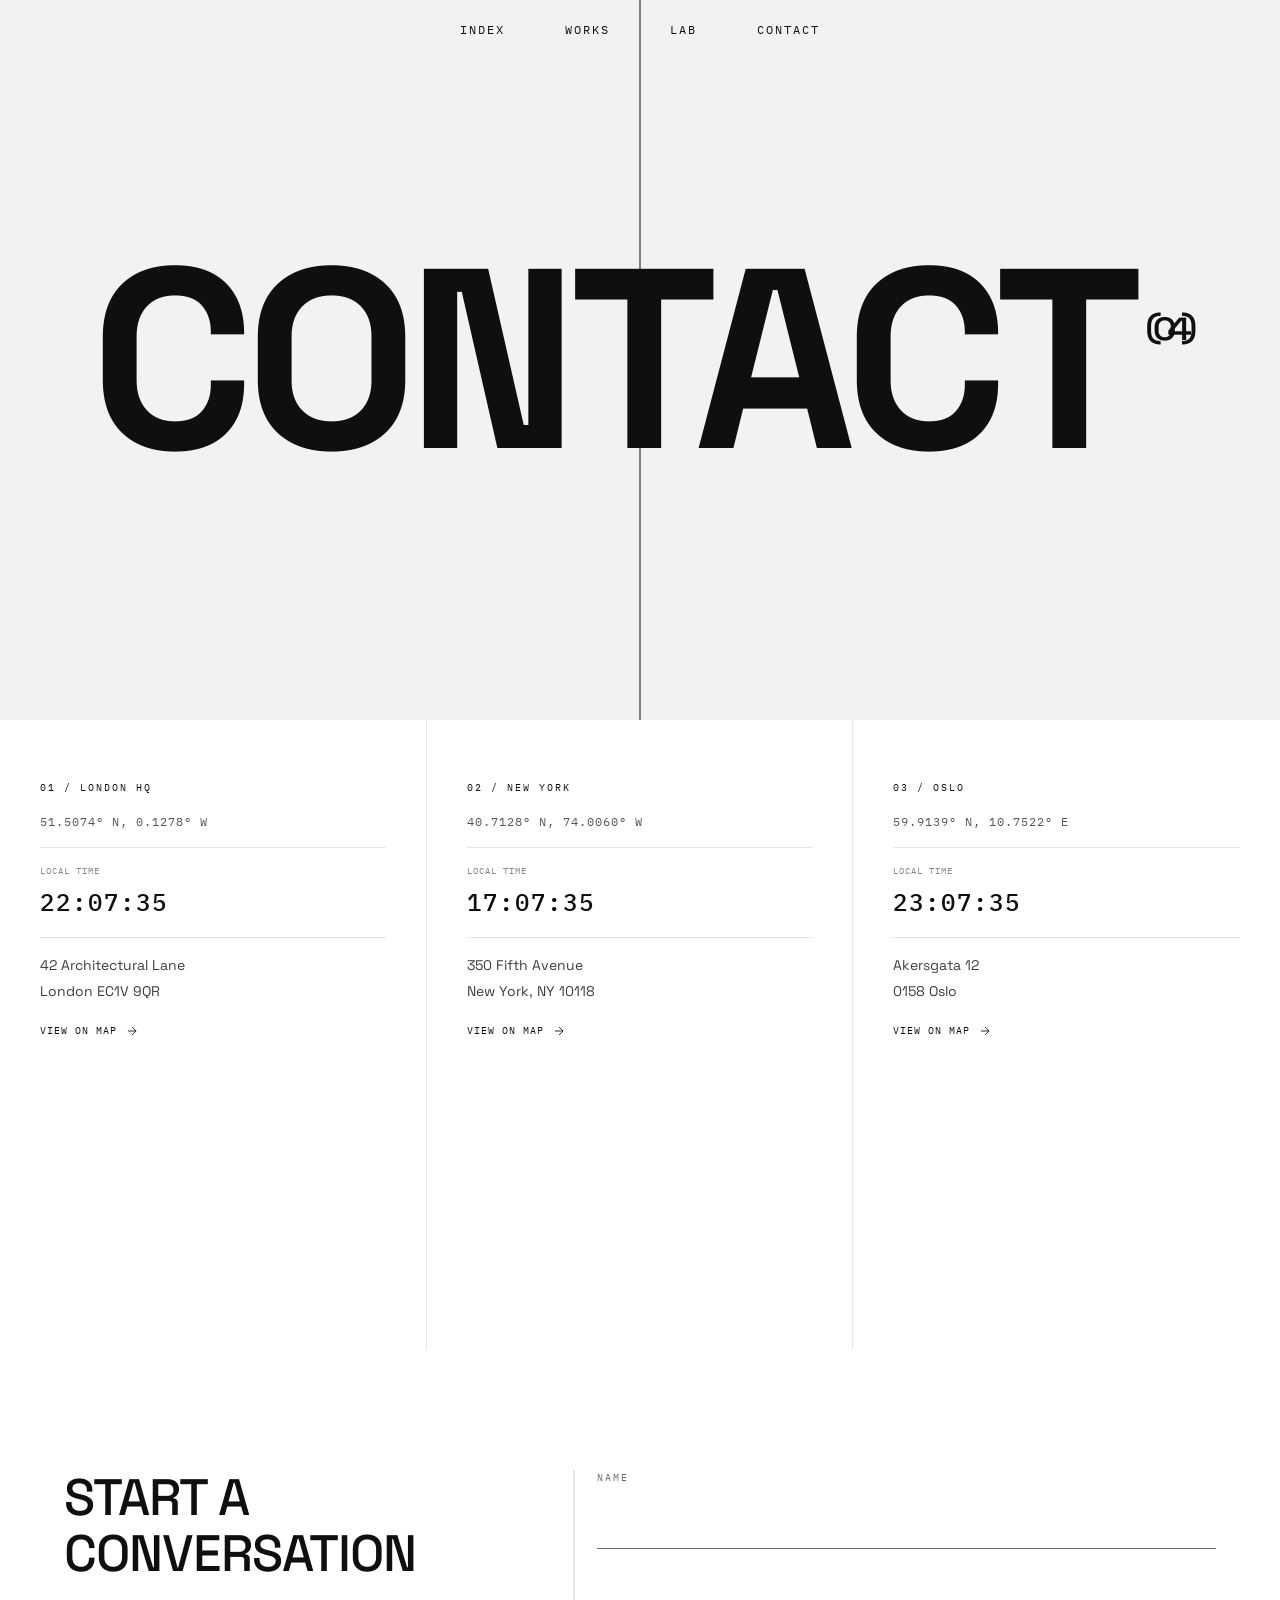
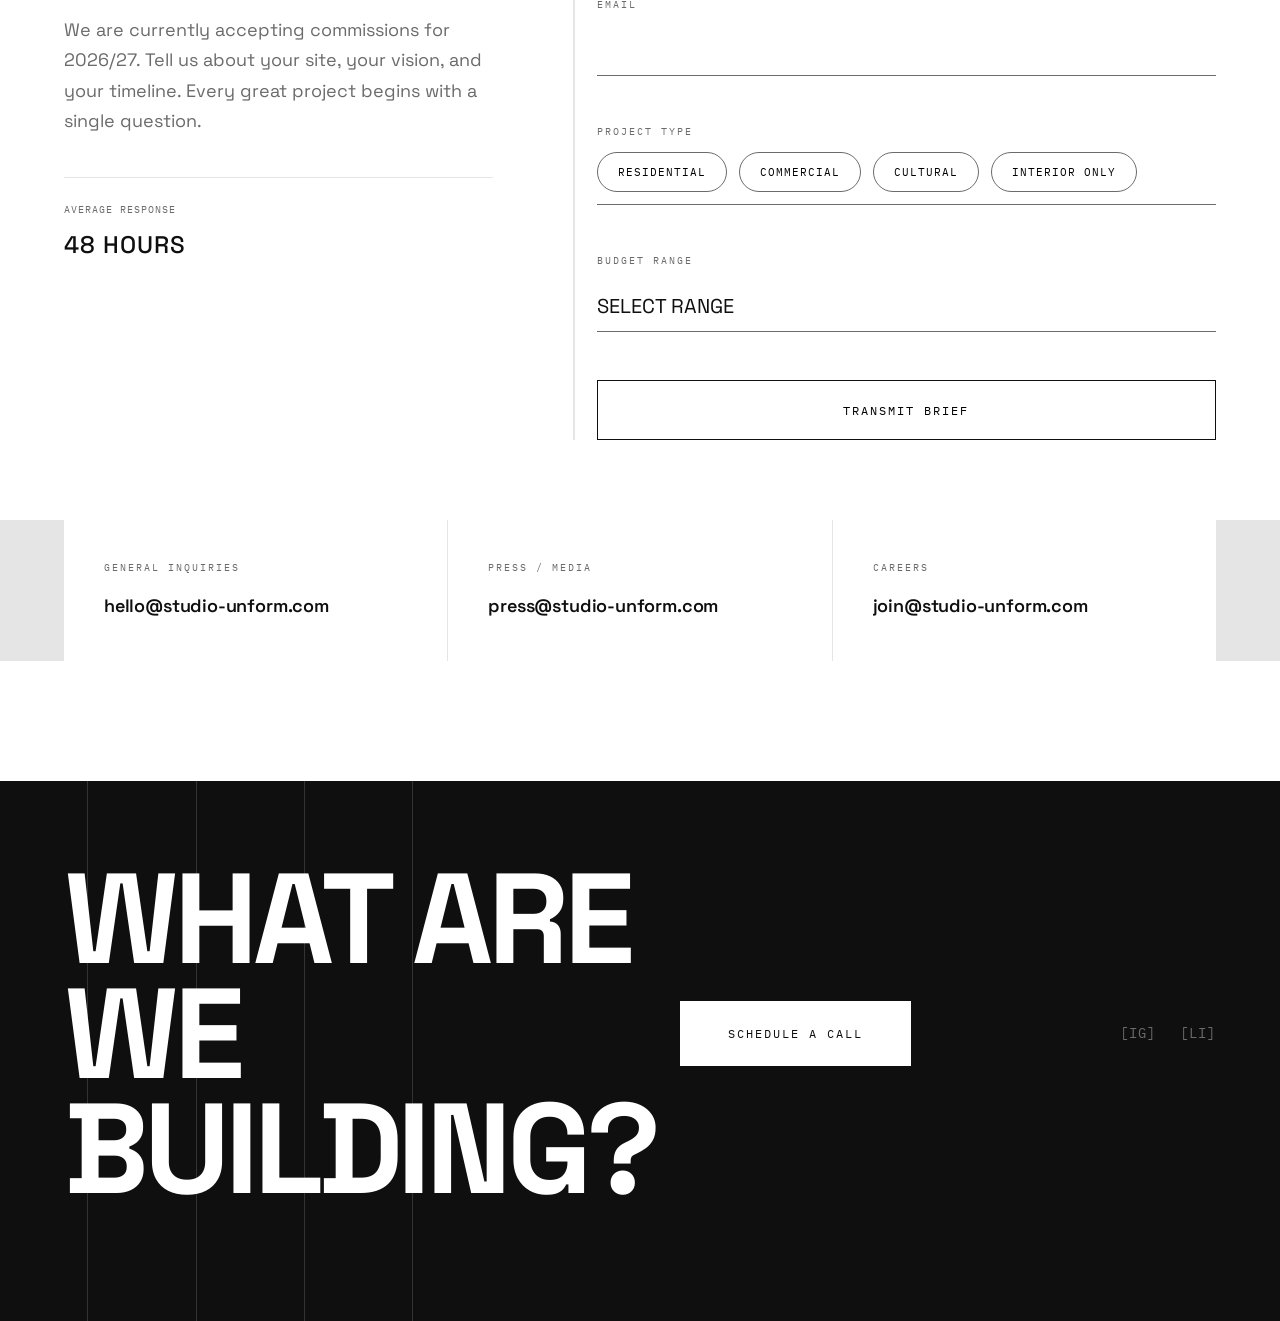
==== contact.html @ 7a6ab7d3 "`Refactored animations in js/animations.js and updated projects.js to use GSAP animations`" ====
<!DOCTYPE html>
<html lang="en">
  <head>
    <meta charset="UTF-8" />
    <meta name="viewport" content="width=device-width, initial-scale=1.0" />
    <title>CONTACT | UNFORM</title>
    <link rel="stylesheet" href="styles/styles.css" />
    <link rel="stylesheet" href="styles/contact.css" />
    <link rel="preconnect" href="https://fonts.googleapis.com" />
    <link rel="preconnect" href="https://fonts.gstatic.com" crossorigin />
    <link
      href="https://fonts.googleapis.com/css2?family=IBM+Plex+Mono:wght@400;500&family=Space+Grotesk:wght@300;400;500;600;700&display=swap"
      rel="stylesheet"
    />
    <style>
      :root {
        --font-headline: "Space Grotesk", -apple-system, BlinkMacSystemFont,
          sans-serif;
        --font-functional: "IBM Plex Mono", "Courier New", monospace;
        --color-galvanized: #f2f2f2;
        --color-ink: #0f0f0f;
        --color-white: #ffffff;
        --color-grey-light: #e5e5e5;
        --color-grey-medium: #6b6b6b;
        --color-grey-dark: #333333;
        --ease-luxury: cubic-bezier(0.76, 0, 0.24, 1);
        --ease-spring: cubic-bezier(0.34, 1.56, 0.64, 1);
      }
    </style>
  </head>
  <body>
    <!-- Cursor Crosshair -->
    <div class="crosshair crosshair-h"></div>
    <div class="crosshair crosshair-v"></div>

    <!-- Navigation -->
    <nav class="top-nav">
      <a href="index.html" class="nav-item">INDEX</a>
      <a href="projects.html" class="nav-item">WORKS</a>
      <a href="methodology.html" class="nav-item">LAB</a>
      <a href="#contact" class="nav-item active">CONTACT</a>
    </nav>

    <!-- Section 1: Monolith Header -->
    <section class="monolith-header" id="hero">
      <div class="vertical-divider"></div>
      <div class="monolith-content">
        <h1 class="monolith-title">
          CONTACT<span class="monolith-sup">⁽⁰⁴⁾</span>
        </h1>
      </div>
    </section>

    <!-- Section 2: Studio Network -->
    <section class="studio-network" id="network">
      <div class="studio-grid">
        <!-- London HQ -->
        <div class="studio-col" data-city="london">
          <div class="studio-backdrop">
            <img
              src="https://images.unsplash.com/photo-1513635269975-59663e0ac1ad?w=800&q=60"
              alt="London Studio"
              class="studio-image"
            />
          </div>
          <div class="studio-info">
            <span class="studio-label">01 / LONDON HQ</span>
            <div class="studio-coords">51.5074° N, 0.1278° W</div>
            <div class="studio-clock">
              <span class="clock-label">LOCAL TIME</span>
              <span class="clock-value" id="clock-london">--:--:--</span>
            </div>
            <div class="studio-address">
              <p>42 Architectural Lane</p>
              <p>London EC1V 9QR</p>
              <a href="#" class="map-link">
                <span>VIEW ON MAP</span>
                <svg
                  class="arrow-icon"
                  viewBox="0 0 24 24"
                  fill="none"
                  stroke="currentColor"
                  stroke-width="1.5"
                >
                  <line x1="5" y1="12" x2="19" y2="12"></line>
                  <polyline points="12 5 19 12 12 19"></polyline>
                </svg>
              </a>
            </div>
          </div>
        </div>

        <!-- New York -->
        <div class="studio-col" data-city="newyork">
          <div class="studio-backdrop">
            <img
              src="https://images.unsplash.com/photo-1496442226666-8d4d0e62e6e9?w=800&q=60"
              alt="New York Studio"
              class="studio-image"
            />
          </div>
          <div class="studio-info">
            <span class="studio-label">02 / NEW YORK</span>
            <div class="studio-coords">40.7128° N, 74.0060° W</div>
            <div class="studio-clock">
              <span class="clock-label">LOCAL TIME</span>
              <span class="clock-value" id="clock-newyork">--:--:--</span>
            </div>
            <div class="studio-address">
              <p>350 Fifth Avenue</p>
              <p>New York, NY 10118</p>
              <a href="#" class="map-link">
                <span>VIEW ON MAP</span>
                <svg
                  class="arrow-icon"
                  viewBox="0 0 24 24"
                  fill="none"
                  stroke="currentColor"
                  stroke-width="1.5"
                >
                  <line x1="5" y1="12" x2="19" y2="12"></line>
                  <polyline points="12 5 19 12 12 19"></polyline>
                </svg>
              </a>
            </div>
          </div>
        </div>

        <!-- Oslo -->
        <div class="studio-col" data-city="oslo">
          <div class="studio-backdrop">
            <img
              src="https://images.unsplash.com/photo-1507272931001-fc06c17e4f43?w=800&q=60"
              alt="Oslo Studio"
              class="studio-image"
            />
          </div>
          <div class="studio-info">
            <span class="studio-label">03 / OSLO</span>
            <div class="studio-coords">59.9139° N, 10.7522° E</div>
            <div class="studio-clock">
              <span class="clock-label">LOCAL TIME</span>
              <span class="clock-value" id="clock-oslo">--:--:--</span>
            </div>
            <div class="studio-address">
              <p>Akersgata 12</p>
              <p>0158 Oslo</p>
              <a href="#" class="map-link">
                <span>VIEW ON MAP</span>
                <svg
                  class="arrow-icon"
                  viewBox="0 0 24 24"
                  fill="none"
                  stroke="currentColor"
                  stroke-width="1.5"
                >
                  <line x1="5" y1="12" x2="19" y2="12"></line>
                  <polyline points="12 5 19 12 12 19"></polyline>
                </svg>
              </a>
            </div>
          </div>
        </div>
      </div>
    </section>

    <!-- Section 3: Project Inquiry Form -->
    <section class="project-inquiry" id="inquiry">
      <div class="inquiry-grid">
        <!-- Left: Editorial -->
        <div class="inquiry-editorial">
          <h2 class="editorial-title">START A CONVERSATION</h2>
          <p class="editorial-text">
            We are currently accepting commissions for 2026/27. Tell us about
            your site, your vision, and your timeline. Every great project
            begins with a single question.
          </p>
          <div class="editorial-meta">
            <span>AVERAGE RESPONSE</span>
            <span class="meta-value">48 HOURS</span>
          </div>
        </div>

        <!-- Right: Form -->
        <div class="inquiry-form-wrap">
          <div class="form-progress-line">
            <div class="form-progress-fill" id="formProgress"></div>
          </div>

          <form class="inquiry-form" id="contactForm">
            <div class="form-field">
              <label class="field-label" for="name">NAME</label>
              <input
                type="text"
                id="name"
                name="name"
                class="field-input"
                required
              />
              <div class="field-line"></div>
            </div>

            <div class="form-field">
              <label class="field-label" for="email">EMAIL</label>
              <input
                type="email"
                id="email"
                name="email"
                class="field-input"
                required
              />
              <div class="field-line"></div>
            </div>

            <div class="form-field">
              <label class="field-label">PROJECT TYPE</label>
              <div class="pill-tags">
                <button type="button" class="pill-tag" data-value="residential">
                  RESIDENTIAL
                </button>
                <button type="button" class="pill-tag" data-value="commercial">
                  COMMERCIAL
                </button>
                <button type="button" class="pill-tag" data-value="cultural">
                  CULTURAL
                </button>
                <button type="button" class="pill-tag" data-value="interior">
                  INTERIOR ONLY
                </button>
              </div>
              <input
                type="hidden"
                id="projectType"
                name="projectType"
                value=""
              />
              <div class="field-line"></div>
            </div>

            <div class="form-field">
              <label class="field-label" for="budget">BUDGET RANGE</label>
              <select id="budget" name="budget" class="field-select">
                <option value="">SELECT RANGE</option>
                <option value="500k-1m">£500K - £1M</option>
                <option value="1m-3m">£1M - £3M</option>
                <option value="3m-5m">£3M - £5M</option>
                <option value="5m+">£5M+</option>
              </select>
              <div class="field-line"></div>
            </div>

            <button type="submit" class="submit-btn">
              <span class="btn-text">TRANSMIT BRIEF</span>
              <div class="btn-loading">
                <svg class="floorplan-loader" viewBox="0 0 100 60">
                  <line class="draw-line" x1="10" y1="10" x2="10" y2="10" />
                  <line class="draw-line" x1="10" y1="10" x2="90" y2="10" />
                  <line class="draw-line" x1="90" y1="10" x2="90" y2="50" />
                  <line class="draw-line" x1="90" y1="50" x2="10" y2="50" />
                  <line class="draw-line" x1="10" y1="50" x2="10" y2="10" />
                  <line class="draw-line" x1="50" y1="10" x2="50" y2="50" />
                </svg>
              </div>
            </button>
          </form>
        </div>
      </div>

      <!-- Section 4: Direct Channels -->
      <div class="direct-channels">
        <div class="channel-item">
          <span class="channel-label">GENERAL INQUIRIES</span>
          <a
            href="mailto:hello@studio-unform.com"
            class="channel-link"
            data-email="hello@studio-unform.com"
          >
            <span class="channel-email">hello@studio-unform.com</span>
            <span class="channel-action">COPY TO CLIPBOARD</span>
          </a>
        </div>
        <div class="channel-item">
          <span class="channel-label">PRESS / MEDIA</span>
          <a
            href="mailto:press@studio-unform.com"
            class="channel-link"
            data-email="press@studio-unform.com"
          >
            <span class="channel-email">press@studio-unform.com</span>
            <span class="channel-action">COPY TO CLIPBOARD</span>
          </a>
        </div>
        <div class="channel-item">
          <span class="channel-label">CAREERS</span>
          <a
            href="mailto:join@studio-unform.com"
            class="channel-link"
            data-email="join@studio-unform.com"
          >
            <span class="channel-email">join@studio-unform.com</span>
            <span class="channel-action">COPY TO CLIPBOARD</span>
          </a>
        </div>
      </div>
    </section>

    <!-- Section 5: New Business Footer -->
    <footer class="new-business-footer" id="contact">
      <div class="footer-grid-lines">
        <div class="grid-line"></div>
        <div class="grid-line"></div>
        <div class="grid-line"></div>
        <div class="grid-line"></div>
        <div class="grid-line"></div>
      </div>
      <div class="footer-content">
        <div class="footer-question">
          <h2 class="question-text">WHAT ARE WE<br />BUILDING?</h2>
        </div>
        <div class="footer-action">
          <button class="schedule-btn" id="scheduleBtn">
            <span class="btn-label">SCHEDULE A CALL</span>
            <div class="btn-magnetic"></div>
          </button>
        </div>
        <div class="footer-social">
          <a href="#" class="social-abbr">[IG]</a>
          <a href="#" class="social-abbr">[LI]</a>
        </div>
      </div>
    </footer>

    <!-- Success Overlay -->
    <div class="success-overlay" id="successOverlay">
      <div class="success-content">
        <p class="success-text">
          Brief Received.<br />We will respond within 48 hours.
        </p>
      </div>
    </div>

    <script src="https://cdn.jsdelivr.net/npm/gsap@3.12.5/dist/gsap.min.js"></script>
    <script src="https://cdn.jsdelivr.net/npm/gsap@3.12.5/dist/ScrollTrigger.min.js"></script>
    <script src="https://cdn.jsdelivr.net/npm/lenis@1.1.18/dist/lenis.min.js"></script>
    <script src="js/scripts.js"></script>
    <script src="js/contact.js"></script>
  </body>
</html>
---- styles/styles.css ----
/* =====================================================
   AUTEX DNA - VISUAL DESIGN SYSTEM
   ===================================================== */

:root {
  /* LIGHT MODE (Default) */
  --color-galvanized: #f2f2f2;
  --color-ink: #0f0f0f;
  --color-white: #ffffff;
  --color-grey-light: #e5e5e5;
  --color-grey-medium: #6b6b6b;
  --color-grey-dark: #333333;

  /* Theme Variables */
  --bg-color: #f2f2f2;
  --text-color: #0f0f0f;
  --accent-line: rgba(0, 0, 0, 0.1);
  --image-filter: none;
  --blueprint-accent: rgba(0, 0, 0, 0.1);

  /* Blueprint Colors for Shadow Mode */
  --blueprint-cyan: #0041ff;
  --safety-orange: #ff4d00;
  --obsidian: #0a0a0a;
  --paper-white: #f9f9f7;

  --font-headline: "Space Grotesk", -apple-system, BlinkMacSystemFont,
    sans-serif;
  --font-functional: "IBM Plex Mono", "Courier New", monospace;

  --spacing-unit: 8px;
  --spacing-section: 180px;
  --spacing-container: 80px;

  --ease-luxury: cubic-bezier(0.76, 0, 0.24, 1);
  --ease-spring: cubic-bezier(0.34, 1.56, 0.64, 1);
  --ease-scan: cubic-bezier(0.19, 1, 0.22, 1);
}

/* SHADOW MODE (The Inversion) */
[data-theme="shadow"] {
  --color-galvanized: #0a0a0a;
  --color-ink: #f9f9f7;
  --color-white: #1a1a1a;
  --color-grey-light: #2a2a2a;
  --color-grey-medium: #888888;
  --color-grey-dark: #444444;

  --bg-color: #0a0a0a;
  --text-color: #f9f9f7;
  --accent-line: #0041ff;
  --image-filter: grayscale(100%) contrast(1.1);
  --blueprint-accent: #0041ff;
}

/* =====================================================
   AXIS TOGGLE - "The Axis Switch"
   ===================================================== */
.axis-toggle {
  position: fixed;
  bottom: 40px;
  right: 40px;
  z-index: 9999;
  display: flex;
  align-items: flex-end;
  gap: 16px;
  font-family: var(--font-functional);
  user-select: none;
}

.axis-toggle-track {
  position: relative;
  width: 1px;
  height: 80px;
  background-color: var(--color-grey-medium);
  opacity: 0.5;
  cursor: pointer;
}

.axis-toggle-light,
.axis-toggle-shadow {
  position: absolute;
  left: 8px;
  font-size: 9px;
  letter-spacing: 2px;
  color: var(--color-grey-medium);
  transition: color 0.3s ease;
  cursor: pointer;
}

.axis-toggle-light {
  top: -8px;
}

.axis-toggle-shadow {
  bottom: -8px;
}

.axis-toggle-track:hover .axis-toggle-light,
.axis-toggle-track:hover .axis-toggle-shadow {
  color: var(--color-ink);
}

[data-theme="shadow"] .axis-toggle-track:hover .axis-toggle-light,
[data-theme="shadow"] .axis-toggle-track:hover .axis-toggle-shadow {
  color: var(--blueprint-cyan);
}

.axis-toggle-knob {
  position: absolute;
  left: 50%;
  transform: translateX(-50%);
  width: 12px;
  height: 12px;
  border: 1px solid var(--color-ink);
  border-radius: 50%;
  background: transparent;
  cursor: grab;
  transition: border-color 0.3s ease, transform 0.3s var(--ease-scan);
}

.axis-toggle-knob:active {
  cursor: grabbing;
}

.axis-toggle-knob::after {
  content: '';
  position: absolute;
  top: 50%;
  left: 50%;
  transform: translate(-50%, -50%);
  width: 4px;
  height: 4px;
  border: 1px solid var(--color-ink);
  border-radius: 50%;
  transition: border-color 0.3s ease;
}

[data-theme="shadow"] .axis-toggle-knob {
  border-color: var(--blueprint-cyan);
}

[data-theme="shadow"] .axis-toggle-knob::after {
  border-color: var(--blueprint-cyan);
}

.axis-toggle-light.active {
  color: var(--color-ink);
}

.axis-toggle-shadow.active {
  color: var(--blueprint-cyan);
}

/* Z-Axis Coordinate Display */
.axis-toggle-coords {
  position: absolute;
  bottom: -24px;
  left: 50%;
  transform: translateX(-50%);
  font-size: 9px;
  letter-spacing: 1px;
  color: var(--color-grey-medium);
  white-space: nowrap;
}

/* =====================================================
   STRUCTURAL WIPE - Scan Line Animation
   ===================================================== */
.scan-line {
  position: fixed;
  top: 0;
  left: 0;
  width: 100%;
  height: 1px;
  background: var(--blueprint-cyan);
  box-shadow: 0 0 20px var(--blueprint-cyan), 0 0 40px var(--blueprint-cyan);
  z-index: 10000;
  pointer-events: none;
  opacity: 0;
  transform: scaleX(0);
  transform-origin: left;
}

.scan-line.active {
  animation: scanLineAnimation 1.2s var(--ease-scan) forwards;
}

@keyframes scanLineAnimation {
  0% {
    opacity: 1;
    transform: scaleX(0) translateX(0);
  }
  10% {
    opacity: 1;
    transform: scaleX(1) translateX(0);
  }
  90% {
    opacity: 1;
    transform: scaleX(1) translateX(0);
  }
  100% {
    opacity: 0;
    transform: scaleX(1) translateX(100%);
  }
}

/* =====================================================
   DARK MODE IMAGE FILTERS
   ===================================================== */
[data-theme="shadow"] .featured-image img,
[data-theme="shadow"] .project-image img,
[data-theme="shadow"] .archive-image img,
[data-theme="shadow"] .masonry-item img,
[data-theme="shadow"] .materiality-item img,
[data-theme="shadow"] .entry-thumb img,
[data-theme="shadow"] .item-media img {
  filter: var(--image-filter);
}

/* Blueprint Overlay - Visible in Shadow Mode */
[data-theme="shadow"] .blueprint-overlay {
  opacity: 0.1;
}

*,
*::before,
*::after {
  margin: 0;
  padding: 0;
  box-sizing: border-box;
}

html {
  font-size: 16px;
  scroll-behavior: smooth;
}

body {
  font-family: var(--font-headline);
  font-weight: 400;
  line-height: 1.6;
  color: var(--color-ink);
  background-color: var(--color-galvanized);
  overflow-x: hidden;
  -webkit-font-smoothing: antialiased;
}

img {
  max-width: 100%;
  height: auto;
  display: block;
}

a {
  text-decoration: none;
  color: inherit;
}

button {
  cursor: pointer;
  border: none;
  background: none;
  font-family: inherit;
}

/* Cursor Crosshair */
.crosshair {
  position: fixed;
  pointer-events: none;
  z-index: 9999;
  opacity: 0;
  transition: opacity 0.3s var(--ease-luxury);
}

body:hover .crosshair {
  opacity: 0.4;
}

.crosshair-h {
  top: 0;
  left: 0;
  width: 100%;
  height: 1px;
  background: linear-gradient(
    90deg,
    transparent 0%,
    var(--color-ink) 50%,
    transparent 100%
  );
  transform: translateY(var(--cursor-y, 50vh));
}

.crosshair-v {
  top: 0;
  left: 0;
  width: 1px;
  height: 100%;
  background: linear-gradient(
    180deg,
    transparent 0%,
    var(--color-ink) 50%,
    transparent 100%
  );
  transform: translateX(var(--cursor-x, 50vw));
}

/* Chapter Marker */
.chapter-marker {
  position: fixed;
  right: 40px;
  top: 50%;
  transform: translateY(-50%) rotate(90deg);
  z-index: 100;
}

.chapter-label {
  font-family: var(--font-functional);
  font-size: 11px;
  letter-spacing: 2px;
  color: var(--color-grey-medium);
  text-transform: uppercase;
}

#chapter-num {
  color: var(--color-ink);
}

/* Top Navigation */
.top-nav {
  position: fixed;
  top: 0;
  left: 0;
  right: 0;
  height: 60px;
  display: flex;
  align-items: center;
  justify-content: center;
  gap: 60px;
  z-index: 1000;
  background: transparent;
  mix-blend-mode: difference;
}

.nav-item {
  font-family: var(--font-functional);
  font-size: 12px;
  letter-spacing: 2px;
  color: var(--color-white);
  text-transform: uppercase;
  position: relative;
}

.nav-item::after {
  content: "";
  position: absolute;
  bottom: -4px;
  left: 0;
  width: 0;
  height: 1px;
  background: var(--color-white);
  transition: width 0.4s var(--ease-luxury);
}

.nav-item:hover::after {
  width: 100%;
}

/* Section 1: Hero Plate */
.hero-plate {
  position: relative;
  height: 100vh;
  min-height: 700px;
  background-color: var(--color-galvanized);
  overflow: hidden;
}

.hero-grid {
  display: grid;
  grid-template-columns: repeat(12, 1fr);
  height: 100%;
  padding: 0 5%;
}

.hero-headline-wrap {
  grid-column: 1 / 9;
  display: flex;
  align-items: center;
  padding-left: 8.33%;
}

.hero-headline {
  font-family: var(--font-headline);
  font-size: clamp(80px, 25vw, 400px);
  font-weight: 700;
  line-height: 0.8;
  letter-spacing: -0.05em;
  color: var(--color-ink);
  margin: 0;
  position: relative;
  z-index: 2;
}

.hero-video-wrap {
  grid-column: 9 / 13;
  display: flex;
  align-items: center;
  justify-content: flex-start;
  padding-right: 8.33%;
}

.hero-video {
  width: 100%;
  max-width: 280px;
  aspect-ratio: 9/16;
  overflow: hidden;
  border-radius: 4px;
  position: relative;
  z-index: 3;
}

.hero-video video {
  width: 100%;
  height: 100%;
  object-fit: cover;
}

.hero-superscript {
  position: absolute;
  top: 100px;
  left: 5%;
  font-family: var(--font-functional);
  font-size: 12px;
  letter-spacing: 1px;
  color: var(--color-grey-medium);
}

/* Section 2: Structural Index */
.structural-index {
  background-color: var(--color-white);
  padding: var(--spacing-section) 0;
}

.structural-grid {
  display: grid;
  grid-template-columns: repeat(3, 1fr);
}

.structural-col {
  position: relative;
  border-right: 1px solid var(--color-ink);
}

.structural-col:last-child {
  border-right: none;
}

.structural-trigger {
  display: flex;
  align-items: center;
  gap: 16px;
  padding: 40px;
  cursor: pointer;
  transition: background-color 0.4s var(--ease-luxury);
}

.structural-col:hover .structural-trigger {
  background-color: var(--color-galvanized);
}

.structural-num {
  font-family: var(--font-functional);
  font-size: 12px;
  color: var(--color-grey-medium);
}

.structural-label {
  font-family: var(--font-headline);
  font-size: clamp(24px, 3vw, 48px);
  font-weight: 500;
  letter-spacing: -0.02em;
}

.structural-sup {
  font-family: var(--font-headline);
  font-size: 14px;
  color: var(--color-grey-medium);
  margin-left: auto;
  padding-right: 16px;
}

.structural-plus {
  width: 32px;
  height: 32px;
  display: flex;
  align-items: center;
  justify-content: center;
  transition: transform 0.4s var(--ease-luxury);
}

.structural-plus svg {
  width: 16px;
  height: 16px;
  stroke: var(--color-ink);
}

.structural-col.active .structural-plus {
  transform: rotate(45deg);
}

.structural-col.active .structural-trigger {
  background-color: var(--color-white);
}

/* Film Strip */
.film-strip {
  position: absolute;
  top: 50%;
  left: 50%;
  transform: translate(-50%, -50%);
  width: 80%;
  height: 120px;
  opacity: 0;
  pointer-events: none;
  overflow: hidden;
  transition: opacity 0.4s var(--ease-luxury);
}

.structural-col.active .film-strip {
  opacity: 1;
}

.film-strip-track {
  display: flex;
  gap: 8px;
  animation: filmStrip 0.1s linear infinite;
}

.structural-col.active .film-strip-track {
  animation: filmStrip 6s linear forwards;
}

.film-strip-track img {
  width: 80px;
  height: 100%;
  object-fit: cover;
  flex-shrink: 0;
}

@keyframes filmStrip {
  0% {
    transform: translateX(0);
  }
  100% {
    transform: translateX(-50%);
  }
}

/* =====================================================
   SECTION 3: FEATURED PAIR - DYNAMIC FROM JSON
   ===================================================== */
.featured-pair {
  background-color: var(--color-white);
  padding: var(--spacing-section) 0;
}

.featured-grid {
  display: grid;
  grid-template-columns: 1fr 1fr;
  min-height: 90vh;
}

/* Project 1 - Left Side (Latest) - Full-bleed */
.featured-main {
  position: relative;
  display: flex;
  flex-direction: column;
  border-right: 1px solid var(--color-grey-light);
}

.featured-main .featured-image {
  position: absolute;
  inset: 0;
  overflow: hidden;
}

.featured-main .featured-image img {
  width: 100%;
  height: 100%;
  object-fit: cover;
  transition: transform 0.8s var(--ease-luxury);
}

.featured-main:hover .featured-image img {
  transform: scale(1.05);
}

.featured-main .featured-info {
  position: absolute;
  bottom: 0;
  left: 0;
  right: 0;
  padding: 40px;
  background: linear-gradient(to top, rgba(0, 0, 0, 0.8), transparent);
  color: var(--color-white);
}

/* Project 2 - Right Side (Second Latest) - Floating Center */
.featured-secondary {
  position: relative;
  display: flex;
  flex-direction: column;
  justify-content: center;
  align-items: center;
  padding: 80px;
}

.featured-secondary .featured-image {
  width: 100%;
  max-width: 500px;
  aspect-ratio: 4/5;
  overflow: hidden;
  box-shadow: 0 40px 80px rgba(0, 0, 0, 0.15);
}

.featured-secondary .featured-image img {
  width: 100%;
  height: 100%;
  object-fit: cover;
  transition: transform 0.8s var(--ease-luxury);
}

.featured-secondary:hover .featured-image img {
  transform: scale(1.05);
}

.featured-secondary .featured-info {
  margin-top: 32px;
  text-align: center;
}

/* Common Featured Project Styles */
.featured-project {
  cursor: pointer;
}

.featured-id {
  font-family: var(--font-functional);
  font-size: 12px;
  letter-spacing: 2px;
  opacity: 0.7;
  display: block;
  margin-bottom: 8px;
}

.featured-title {
  font-family: var(--font-headline);
  font-size: clamp(32px, 4vw, 56px);
  font-weight: 500;
  line-height: 1;
  letter-spacing: -0.02em;
  margin: 0 0 16px;
}

.featured-meta {
  display: flex;
  gap: 24px;
  font-family: var(--font-functional);
  font-size: 11px;
  letter-spacing: 1px;
  opacity: 0.8;
}

.meta-category::before {
  content: "[";
}

.meta-category::after {
  content: "]";
}

/* Divider Line */
.featured-divider {
  height: 1px;
  background-color: var(--color-ink);
  margin: 0 5%;
}

/* View More Button - Far Right with Underline Hover */
.view-more-section {
  padding: 60px 5%;
  background-color: var(--color-white);
  display: flex;
  justify-content: flex-end;
}

.view-more-btn {
  display: inline-flex;
  align-items: center;
  gap: 16px;
  padding: 16px 0;
  background: transparent;
  border: none;
  cursor: pointer;
  position: relative;
}

.view-more-btn::after {
  content: "";
  position: absolute;
  bottom: 0;
  left: 0;
  width: 0;
  height: 3px;
  background-color: var(--color-ink);
  transition: width 0.4s var(--ease-luxury);
}

.view-more-btn:hover::after {
  width: 100%;
}

.view-more-text {
  font-family: var(--font-headline);
  font-size: 14px;
  font-weight: 500;
  letter-spacing: 2px;
  color: var(--color-ink);
}

.view-more-count {
  font-family: var(--font-functional);
  font-size: 12px;
  letter-spacing: 1px;
  color: var(--color-grey-medium);
}

/* Tags Reveal on Hover */
.featured-tags {
  position: absolute;
  top: 40px;
  right: 40px;
  display: flex;
  gap: 8px;
  opacity: 0;
  transform: translateY(-10px);
  transition: opacity 0.4s var(--ease-luxury), transform 0.4s var(--ease-luxury);
}

.featured-project:hover .featured-tags {
  opacity: 1;
  transform: translateY(0);
}

.featured-tag {
  padding: 8px 12px;
  background: rgba(255, 255, 255, 0.9);
  border-radius: 4px;
  font-family: var(--font-functional);
  font-size: 10px;
  letter-spacing: 1px;
  color: var(--color-ink);
}

/* Responsive for Featured Pair */
@media (max-width: 1024px) {
  .featured-grid {
    grid-template-columns: 1fr;
    min-height: auto;
  }

  .featured-main {
    border-right: none;
    border-bottom: 1px solid var(--color-grey-light);
    min-height: 60vh;
  }

  .featured-secondary {
    padding: 60px 5%;
  }

  .featured-secondary .featured-image {
    max-width: 100%;
  }
}

@media (max-width: 768px) {
  .featured-main .featured-info {
    padding: 24px;
  }

  .featured-title {
    font-size: 28px;
  }

  .featured-meta {
    flex-wrap: wrap;
    gap: 12px;
  }

  .view-more-section {
    justify-content: center;
  }
}

/* Section 3: Case Study */
.case-study-section {
  background-color: var(--color-galvanized);
  padding: var(--spacing-section) 0;
}

.case-interlock {
  display: grid;
  grid-template-columns: 7fr 3fr;
  min-height: 80vh;
}

.case-media-wrap {
  position: relative;
  overflow: hidden;
}

.case-hero-image {
  position: relative;
  width: 100%;
  height: 100%;
  overflow: hidden;
}

.case-hero-image img {
  width: 100%;
  height: 100%;
  object-fit: cover;
  transition: filter 0.6s var(--ease-luxury);
}

.blueprint-overlay {
  position: absolute;
  inset: 0;
  background: rgba(15, 15, 15, 0.9);
  display: flex;
  align-items: center;
  justify-content: center;
  opacity: 0;
  transition: opacity 0.6s var(--ease-luxury);
}

.blueprint-svg {
  width: 60%;
  height: 60%;
}

.case-hero-image:hover .blueprint-overlay {
  opacity: 1;
}

.case-hero-image:hover img {
  filter: saturate(0);
}

.case-data-stack {
  display: flex;
  flex-direction: column;
  justify-content: space-between;
  padding: 60px 40px;
  background-color: var(--color-white);
}

.case-project-name {
  font-family: var(--font-headline);
  font-size: clamp(32px, 4vw, 56px);
  font-weight: 500;
  line-height: 1;
  letter-spacing: -0.02em;
  margin-bottom: 40px;
}

.case-metadata {
  display: flex;
  flex-direction: column;
  gap: 16px;
}

.meta-row {
  display: flex;
  justify-content: space-between;
  padding-bottom: 12px;
  border-bottom: 1px solid var(--color-grey-light);
}

.meta-label {
  font-family: var(--font-functional);
  font-size: 11px;
  letter-spacing: 1px;
  color: var(--color-grey-medium);
}

.meta-value {
  font-family: var(--font-headline);
  font-size: 14px;
  font-weight: 500;
}

.case-sustainability {
  display: flex;
  gap: 12px;
  flex-wrap: wrap;
  margin-top: 24px;
}

.pill-tag {
  display: inline-block;
  padding: 8px 16px;
  background-color: var(--color-galvanized);
  border-radius: 20px;
  font-family: var(--font-functional);
  font-size: 11px;
  letter-spacing: 0.5px;
}

.view-case-btn {
  width: 100%;
  padding: 20px 0;
  border: none;
  background: none;
  border-bottom: 1px solid var(--color-ink);
  transition: border-width 0.4s var(--ease-luxury),
    transform 0.4s var(--ease-luxury);
  margin-top: auto;
}

.view-case-btn:hover {
  border-width: 3px;
  transform: translateY(-2px);
}

.view-case-text {
  font-family: var(--font-functional);
  font-size: 12px;
  letter-spacing: 2px;
  text-transform: uppercase;
}

/* Section 4: Accordion */
.technical-accordion {
  background-color: var(--color-white);
  padding: var(--spacing-section) 0;
}

.accordion-container {
  max-width: 1440px;
  margin: 0 auto;
  padding: 0 5%;
}

.accordion-header {
  display: flex;
  align-items: baseline;
  gap: 24px;
  margin-bottom: 80px;
}

.accordion-superscript {
  font-family: var(--font-functional);
  font-size: 14px;
  color: var(--color-grey-medium);
}

.accordion-title {
  font-family: var(--font-headline);
  font-size: clamp(48px, 8vw, 120px);
  font-weight: 500;
  line-height: 0.9;
  letter-spacing: -0.03em;
}

.accordion-list {
  display: flex;
  flex-direction: column;
}

.accordion-item {
  border-top: 1px solid var(--color-grey-light);
}

.accordion-item:last-child {
  border-bottom: 1px solid var(--color-grey-light);
}

.accordion-bar {
  display: flex;
  align-items: center;
  gap: 32px;
  padding: 40px 0;
  cursor: pointer;
  transition: background-color 0.4s var(--ease-luxury);
}

.accordion-item:hover .accordion-bar {
  background-color: var(--color-galvanized);
}

.accordion-num {
  font-family: var(--font-functional);
  font-size: 14px;
  color: var(--color-grey-medium);
  width: 40px;
}

.accordion-label {
  font-family: var(--font-headline);
  font-size: clamp(20px, 2.5vw, 36px);
  font-weight: 400;
  letter-spacing: -0.01em;
}

.accordion-plus {
  margin-left: auto;
  width: 48px;
  height: 48px;
  display: flex;
  align-items: center;
  justify-content: center;
  transition: transform 0.4s var(--ease-luxury);
}

.accordion-plus svg {
  width: 24px;
  height: 24px;
  stroke: var(--color-ink);
}

.accordion-item.active .accordion-plus {
  transform: rotate(45deg);
}

.accordion-item.active .accordion-bar {
  background-color: var(--color-white);
}

.accordion-content {
  max-height: 0;
  overflow: hidden;
  transition: max-height 0.6s var(--ease-luxury),
    background-color 0.4s var(--ease-luxury);
}

.accordion-item.active .accordion-content {
  max-height: 500px;
  background-color: var(--color-white);
}

.accordion-content-inner {
  display: grid;
  grid-template-columns: 1fr 1fr;
  gap: 60px;
  padding: 60px 0;
}

.accordion-text p {
  font-family: var(--font-headline);
  font-size: 18px;
  line-height: 1.7;
  color: var(--color-grey-medium);
  max-width: 500px;
}

/* 3D Wireframe Cube */
.accordion-3d {
  display: flex;
  align-items: center;
  justify-content: center;
  perspective: 1000px;
}

.wireframe-cube {
  width: 150px;
  height: 150px;
  position: relative;
  transform-style: preserve-3d;
  animation: rotateCube 20s linear infinite;
}

.face {
  position: absolute;
  width: 150px;
  height: 150px;
  border: 1px solid var(--color-grey-dark);
  background: transparent;
}

.face.front {
  transform: translateZ(75px);
}
.face.back {
  transform: rotateY(180deg) translateZ(75px);
}
.face.right {
  transform: rotateY(90deg) translateZ(75px);
}
.face.left {
  transform: rotateY(-90deg) translateZ(75px);
}
.face.top {
  transform: rotateX(90deg) translateZ(75px);
}
.face.bottom {
  transform: rotateX(-90deg) translateZ(75px);
}

@keyframes rotateCube {
  from {
    transform: rotateX(-20deg) rotateY(0);
  }
  to {
    transform: rotateX(-20deg) rotateY(360deg);
  }
}

/* Section 5: Materiality Categories - NEW DESIGN */
.materiality-section {
  background-color: var(--color-galvanized);
  padding: var(--spacing-section) 0;
}

.materiality-header {
  display: flex;
  align-items: baseline;
  gap: 24px;
  padding: 0 5%;
  margin-bottom: 40px;
}

.materiality-superscript {
  font-family: var(--font-functional);
  font-size: 14px;
  color: var(--color-grey-medium);
}

.materiality-title {
  font-family: var(--font-headline);
  font-size: clamp(48px, 8vw, 120px);
  font-weight: 500;
  line-height: 0.9;
  letter-spacing: -0.03em;
}

/* Category Grid - All images span full width */
.materiality-categories {
  display: flex;
  height: 60vh;
  min-height: 450px;
  overflow: hidden;
}

.materiality-item {
  position: relative;
  flex: 1;
  overflow: hidden;
  transition: flex 0.6s cubic-bezier(0.22, 0.61, 0.36, 1);
  cursor: pointer;
}

.materiality-item img {
  position: absolute;
  inset: 0;
  width: 100%;
  height: 100%;
  object-fit: cover;
  will-change: transform;
  transition: transform 0.8s cubic-bezier(0.22, 0.61, 0.36, 1);
}

.materiality-item:hover img {
  transform: scale(1.06);
}

/* Hover effect - expand hovered item, shrink others */
.materiality-item:hover {
  flex: 1.4;
}

.materiality-item:not(:hover) {
  flex: 0.85;
}

.materiality-overlay {
  position: absolute;
  inset: 0;
  padding: 32px;
  display: flex;
  flex-direction: column;
  justify-content: flex-end;
  color: #fff;
  background: linear-gradient(to top, rgba(0, 0, 0, 0.55), rgba(0, 0, 0, 0.08));
}

.materiality-overlay h3 {
  font-family: var(--font-headline);
  font-size: 1.5rem;
  font-weight: 500;
  margin: 0;
}

.materiality-overlay span {
  font-family: var(--font-functional);
  font-size: 0.85rem;
  opacity: 0.85;
}

/* Section 6: Journal */
.monograph-journal {
  background-color: var(--color-white);
  padding: var(--spacing-section) 0;
}

.journal-grid {
  display: grid;
  grid-template-columns: 1fr 1fr;
  gap: 80px;
  max-width: 1440px;
  margin: 0 auto;
  padding: 0 5%;
}

.journal-quote {
  position: sticky;
  top: 120px;
  height: fit-content;
}

.quote-text {
  font-family: "Georgia", serif;
  font-size: clamp(32px, 4vw, 56px);
  font-weight: 400;
  line-height: 1.3;
  color: var(--color-ink);
  margin-bottom: 24px;
  transition: opacity 0.4s cubic-bezier(0.76, 0, 0.24, 1);
}

.quote-cite {
  font-family: var(--font-functional);
  font-size: 14px;
  color: var(--color-grey-medium);
  font-style: normal;
  transition: opacity 0.4s cubic-bezier(0.76, 0, 0.24, 1);
}

.journal-entries {
  display: flex;
  flex-direction: column;
  gap: 24px;
}

.journal-entry {
  display: flex;
  gap: 24px;
  padding: 20px;
  cursor: pointer;
  transition: background-color 0.4s var(--ease-luxury);
}

.journal-entry:hover {
  background-color: var(--color-galvanized);
}

.entry-thumb {
  width: 80px;
  height: 80px;
  flex-shrink: 0;
  overflow: hidden;
  border-radius: 4px;
}

.entry-thumb img {
  width: 100%;
  height: 100%;
  object-fit: cover;
}

.entry-meta {
  display: flex;
  flex-direction: column;
  justify-content: center;
}

.entry-date {
  font-family: var(--font-functional);
  font-size: 11px;
  color: var(--color-grey-medium);
  margin-bottom: 8px;
}

.entry-title {
  font-family: var(--font-headline);
  font-size: 18px;
  font-weight: 500;
  line-height: 1.3;
}

/* Section 7: Footer */
.blueprint-footer {
  position: relative;
  background-color: var(--color-ink);
  min-height: 80vh;
  display: flex;
  flex-direction: column;
  justify-content: space-between;
  padding: 80px 5% 40px;
  overflow: hidden;
}

.footer-grid-lines {
  position: absolute;
  inset: 0;
  display: grid;
  grid-template-columns: repeat(12, 1fr);
  gap: 20px;
  pointer-events: none;
}

.grid-line {
  height: 100%;
  border-right: 1px solid var(--color-grey-dark);
}

.grid-line:last-child {
  border-right: none;
}

.footer-content {
  position: relative;
  z-index: 2;
  display: grid;
  grid-template-columns: 1fr 2fr 1fr;
  align-items: end;
  min-height: 300px;
}

.footer-gps {
  display: flex;
  flex-direction: column;
  gap: 8px;
}

.gps-label {
  font-family: var(--font-functional);
  font-size: 10px;
  letter-spacing: 2px;
  color: var(--color-grey-medium);
  margin-bottom: 8px;
}

.gps-coords {
  font-family: var(--font-functional);
  font-size: 14px;
  letter-spacing: 1px;
  color: var(--color-white);
}

.gps-address {
  font-family: var(--font-headline);
  font-size: 14px;
  color: var(--color-grey-medium);
}

.footer-cta {
  text-align: center;
}

.cta-text {
  font-family: var(--font-headline);
  font-size: clamp(60px, 15vw, 250px);
  font-weight: 700;
  line-height: 0.85;
  letter-spacing: -0.04em;
  color: var(--color-white);
}

.footer-social {
  display: flex;
  justify-content: flex-end;
  gap: 24px;
}

.social-link {
  font-family: var(--font-functional);
  font-size: 12px;
  letter-spacing: 1px;
  color: var(--color-grey-medium);
  transition: color 0.3s var(--ease-luxury);
}

.social-link:hover {
  color: var(--color-white);
}

.back-to-top {
  position: absolute;
  right: 5%;
  bottom: 40px;
  width: 48px;
  height: 48px;
  display: flex;
  align-items: center;
  justify-content: center;
  transition: transform 0.4s var(--ease-luxury);
}

.back-to-top svg {
  width: 24px;
  height: 24px;
  stroke: var(--color-grey-medium);
}

.back-to-top:hover {
  transform: translateY(-10px);
}

.back-to-top:hover svg {
  animation: launchArrow 0.6s var(--ease-spring);
}

@keyframes launchArrow {
  0% {
    transform: translateY(0);
  }
  50% {
    transform: translateY(-30px);
    opacity: 0;
  }
  51% {
    transform: translateY(30px);
    opacity: 0;
  }
  100% {
    transform: translateY(0);
    opacity: 1;
  }
}

/* Responsive */
@media (max-width: 1024px) {
  :root {
    --spacing-section: 120px;
    --spacing-container: 40px;
  }

  .case-interlock {
    grid-template-columns: 1fr;
  }

  .case-data-stack {
    padding: 40px 20px;
  }

  .journal-grid {
    grid-template-columns: 1fr;
    gap: 60px;
  }

  .journal-quote {
    position: static;
  }

  .footer-content {
    grid-template-columns: 1fr;
    gap: 60px;
    text-align: center;
  }

  .footer-gps,
  .footer-social {
    align-items: center;
    justify-content: center;
  }
}

@media (max-width: 768px) {
  .hero-grid {
    grid-template-columns: 1fr;
  }

  .hero-headline-wrap {
    grid-column: 1;
    padding-left: 5%;
  }

  .hero-video-wrap {
    display: none;
  }

  .structural-grid {
    grid-template-columns: 1fr;
  }

  .structural-col {
    border-right: none;
    border-bottom: 1px solid var(--color-ink);
  }

  /* Materiality Categories Mobile */
  .materiality-categories {
    flex-direction: column;
    height: auto;
  }

  .materiality-item {
    height: 200px;
    flex: none !important;
  }

  .materiality-item:hover {
    flex: none !important;
  }

  .accordion-content-inner {
    grid-template-columns: 1fr;
  }

  .accordion-3d {
    display: none;
  }

  .chapter-marker {
    right: 20px;
  }

  .top-nav {
    gap: 30px;
  }
}

@media (max-width: 480px) {
  :root {
    --spacing-section: 80px;
    --spacing-container: 20px;
  }

  .hero-headline {
    font-size: clamp(48px, 20vw, 120px);
  }

  .structural-trigger {
    padding: 24px 20px;
    flex-wrap: wrap;
  }

  .structural-label {
    font-size: 20px;
  }

  .case-project-name {
    font-size: 28px;
  }

  .journal-entry {
    flex-direction: column;
  }

  .entry-thumb {
    width: 100%;
    height: 150px;
  }
}

/* Animations */
.reveal {
  transform: scaleY(0);
  transform-origin: bottom;
  transition: transform 1s var(--ease-luxury);
}

.reveal.visible {
  transform: scaleY(1);
}

html.lenis {
  height: auto;
}

.lenis.lenis-smooth {
  scroll-behavior: auto;
}

.lenis.lenis-stopped {
  overflow: hidden;
}

.gsap-reveal {
  transform: translateY(60px);
  opacity: 0;
  transition: transform 1s var(--ease-luxury), opacity 1s var(--ease-luxury);
}

.gsap-reveal.visible {
  transform: translateY(0);
  opacity: 1;
}
---- styles/contact.css ----
/* =====================================================
   CONTACT PAGE - AUTEX STYLE
   ===================================================== */

/* Section 1: Monolith Header */
.monolith-header {
  position: relative;
  min-height: 80vh;
  background-color: var(--color-galvanized);
  display: flex;
  align-items: center;
  justify-content: center;
  overflow: hidden;
}

.vertical-divider {
  position: absolute;
  top: 0;
  left: 50%;
  transform: translateX(-50%);
  width: 1px;
  height: 100%;
  background-color: var(--color-ink);
  z-index: 1;
}

.monolith-content {
  position: relative;
  z-index: 2;
  text-align: center;
}

.monolith-title {
  font-family: var(--font-headline);
  font-size: clamp(80px, 20vw, 350px);
  font-weight: 700;
  line-height: 0.85;
  letter-spacing: -0.04em;
  color: var(--color-ink);
  margin: 0;
}

.monolith-sup {
  font-size: clamp(24px, 5vw, 80px);
  vertical-align: super;
  margin-left: 8px;
  font-weight: 400;
}

/* Section 2: Studio Network */
.studio-network {
  background-color: var(--color-white);
  padding: 0;
}

.studio-grid {
  display: grid;
  grid-template-columns: repeat(3, 1fr);
  min-height: 70vh;
}

.studio-col {
  position: relative;
  padding: 60px 40px;
  display: flex;
  flex-direction: column;
  justify-content: space-between;
  border-right: 1px solid var(--color-grey-light);
  overflow: hidden;
  cursor: pointer;
}

.studio-col:last-child {
  border-right: none;
}

.studio-backdrop {
  position: absolute;
  inset: 0;
  opacity: 0;
  transition: opacity 0.6s var(--ease-luxury);
  z-index: 0;
}

.studio-backdrop::after {
  content: "";
  position: absolute;
  inset: 0;
  background: rgba(15, 15, 15, 0.7);
}

.studio-col:hover .studio-backdrop {
  opacity: 1;
}

.studio-image {
  width: 100%;
  height: 100%;
  object-fit: cover;
  filter: saturate(0) grayscale(100%);
}

.studio-info {
  position: relative;
  z-index: 1;
  display: flex;
  flex-direction: column;
  gap: 16px;
  color: var(--color-ink);
  transition: color 0.4s var(--ease-luxury);
}

.studio-col:hover .studio-info {
  color: var(--color-white);
}

.studio-label {
  font-family: var(--font-functional);
  font-size: 10px;
  letter-spacing: 2px;
  text-transform: uppercase;
}

.studio-coords {
  font-family: var(--font-functional);
  font-size: 12px;
  letter-spacing: 1px;
  opacity: 0.7;
}

.studio-clock {
  display: flex;
  flex-direction: column;
  gap: 4px;
  padding-top: 16px;
  border-top: 1px solid var(--color-grey-light);
  transition: border-color 0.4s var(--ease-luxury);
}

.studio-col:hover .studio-clock {
  border-color: rgba(255, 255, 255, 0.3);
}

.clock-label {
  font-family: var(--font-functional);
  font-size: 9px;
  letter-spacing: 1px;
  opacity: 0.5;
}

.clock-value {
  font-family: var(--font-functional);
  font-size: 24px;
  font-weight: 500;
  letter-spacing: 2px;
}

.studio-address {
  padding-top: 16px;
  border-top: 1px solid var(--color-grey-light);
  transition: border-color 0.4s var(--ease-luxury);
}

.studio-col:hover .studio-address {
  border-color: rgba(255, 255, 255, 0.3);
}

.studio-address p {
  font-family: var(--font-headline);
  font-size: 14px;
  line-height: 1.6;
  margin: 0 0 4px;
  opacity: 0.8;
}

.map-link {
  display: inline-flex;
  align-items: center;
  gap: 8px;
  margin-top: 16px;
  font-family: var(--font-functional);
  font-size: 10px;
  letter-spacing: 1px;
  text-transform: uppercase;
  transition: gap 0.3s var(--ease-luxury);
}

.studio-col:hover .map-link {
  gap: 16px;
}

.arrow-icon {
  width: 14px;
  height: 14px;
  transition: transform 0.3s var(--ease-luxury);
}

.studio-col:hover .arrow-icon {
  transform: translateX(4px);
}

/* Section 3: Project Inquiry */
.project-inquiry {
  background-color: var(--color-white);
  padding: 120px 0;
}

.inquiry-grid {
  display: grid;
  grid-template-columns: 2fr 3fr;
  gap: 80px;
  max-width: 1440px;
  margin: 0 auto;
  padding: 0 5%;
}

/* Editorial Side */
.inquiry-editorial {
  position: relative;
}

.editorial-title {
  font-family: var(--font-headline);
  font-size: clamp(32px, 4vw, 56px);
  font-weight: 500;
  line-height: 1.1;
  letter-spacing: -0.02em;
  margin: 0 0 32px;
}

.editorial-text {
  font-family: var(--font-headline);
  font-size: 18px;
  line-height: 1.7;
  color: var(--color-grey-medium);
  margin: 0 0 40px;
}

.editorial-meta {
  display: flex;
  flex-direction: column;
  gap: 8px;
  padding-top: 24px;
  border-top: 1px solid var(--color-grey-light);
}

.editorial-meta span {
  font-family: var(--font-functional);
  font-size: 10px;
  letter-spacing: 1px;
  color: var(--color-grey-medium);
}

.editorial-meta .meta-value {
  font-family: var(--font-headline);
  font-size: 24px;
  font-weight: 500;
  color: var(--color-ink);
}

/* Form Side */
.inquiry-form-wrap {
  position: relative;
  padding-left: 24px;
}

.form-progress-line {
  position: absolute;
  left: 0;
  top: 0;
  bottom: 0;
  width: 2px;
  background-color: var(--color-grey-light);
}

.form-progress-fill {
  width: 100%;
  height: 0%;
  background-color: var(--color-ink);
  transition: height 0.4s var(--ease-luxury);
}

.inquiry-form {
  display: flex;
  flex-direction: column;
  gap: 48px;
}

.form-field {
  position: relative;
}

.field-label {
  display: block;
  font-family: var(--font-functional);
  font-size: 10px;
  letter-spacing: 2px;
  text-transform: uppercase;
  color: var(--color-grey-medium);
  margin-bottom: 12px;
  transition: color 0.3s var(--ease-luxury);
}

.field-input,
.field-select {
  width: 100%;
  padding: 12px 0;
  font-family: var(--font-headline);
  font-size: 20px;
  color: var(--color-ink);
  background: transparent;
  border: none;
  outline: none;
  appearance: none;
}

.field-select {
  cursor: pointer;
}

.field-select option {
  background: var(--color-white);
  color: var(--color-ink);
}

.field-line {
  width: 100%;
  height: 1px;
  background-color: var(--color-grey-medium);
  transition: background-color 0.3s var(--ease-luxury);
}

.form-field:focus-within .field-line {
  background-color: var(--color-ink);
}

.form-field:focus-within .field-label {
  color: var(--color-ink);
}

/* Pill Tags */
.pill-tags {
  display: flex;
  flex-wrap: wrap;
  gap: 12px;
  margin-bottom: 12px;
}

.pill-tag {
  padding: 12px 20px;
  font-family: var(--font-functional);
  font-size: 11px;
  letter-spacing: 1px;
  text-transform: uppercase;
  background: transparent;
  border: 1px solid var(--color-grey-medium);
  border-radius: 24px;
  cursor: pointer;
  transition: all 0.3s var(--ease-luxury);
}

.pill-tag:hover {
  border-color: var(--color-ink);
}

.pill-tag.active {
  background: var(--color-ink);
  border-color: var(--color-ink);
  color: var(--color-white);
}

/* Submit Button */
.submit-btn {
  position: relative;
  display: inline-flex;
  align-items: center;
  justify-content: center;
  padding: 20px 48px;
  background: transparent;
  border: 1px solid var(--color-ink);
  overflow: hidden;
  transition: border-color 0.3s var(--ease-luxury);
  min-width: 200px;
  min-height: 60px;
}

.submit-btn:hover {
  border-color: var(--color-ink);
}

.btn-text {
  font-family: var(--font-functional);
  font-size: 12px;
  letter-spacing: 2px;
  text-transform: uppercase;
  transition: opacity 0.3s var(--ease-luxury);
}

.submit-btn.loading .btn-text {
  opacity: 0;
}

.btn-loading {
  position: absolute;
  inset: 0;
  display: flex;
  align-items: center;
  justify-content: center;
  opacity: 0;
  transition: opacity 0.3s var(--ease-luxury);
}

.submit-btn.loading .btn-loading {
  opacity: 1;
}

.floorplan-loader {
  width: 60px;
  height: 36px;
  stroke: var(--color-ink);
  stroke-width: 0.5;
  fill: none;
}

.draw-line {
  stroke-dasharray: 200;
  stroke-dashoffset: 200;
  transition: stroke-dashoffset 0.8s var(--ease-luxury);
}

.submit-btn.loading .draw-line {
  stroke-dashoffset: 0;
}

/* Section 4: Direct Channels */
.direct-channels {
  display: grid;
  grid-template-columns: repeat(3, 1fr);
  gap: 1px;
  background-color: var(--color-grey-light);
  margin-top: 80px;
  max-width: 1440px;
  margin-left: auto;
  margin-right: auto;
  padding: 0 5%;
}

.channel-item {
  display: flex;
  flex-direction: column;
  gap: 16px;
  padding: 40px;
  background-color: var(--color-white);
}

.channel-label {
  font-family: var(--font-functional);
  font-size: 10px;
  letter-spacing: 2px;
  color: var(--color-grey-medium);
}

.channel-link {
  position: relative;
  display: flex;
  flex-direction: column;
  overflow: hidden;
  cursor: pointer;
}

.channel-email {
  font-family: var(--font-headline);
  font-size: 18px;
  font-weight: 600;
  letter-spacing: -0.01em;
  transition: transform 0.4s var(--ease-luxury), opacity 0.4s var(--ease-luxury);
}

.channel-action {
  position: absolute;
  top: 0;
  left: 0;
  font-family: var(--font-functional);
  font-size: 11px;
  letter-spacing: 1px;
  opacity: 0;
  transform: translateY(100%);
  transition: all 0.4s var(--ease-luxury);
}

.channel-link:hover .channel-email {
  transform: translateY(-100%);
  opacity: 0;
}

.channel-link:hover .channel-action {
  transform: translateY(0);
  opacity: 1;
}

/* Section 5: New Business Footer */
.new-business-footer {
  position: relative;
  background-color: var(--color-ink);
  min-height: 60vh;
  display: flex;
  flex-direction: column;
  justify-content: space-between;
  padding: 80px 5% 40px;
  overflow: hidden;
}

.new-business-footer .footer-grid-lines {
  position: absolute;
  inset: 0;
  display: grid;
  grid-template-columns: repeat(12, 1fr);
  gap: 20px;
  pointer-events: none;
}

.new-business-footer .grid-line {
  height: 100%;
  border-right: 1px solid var(--color-grey-dark);
}

.new-business-footer .grid-line:last-child {
  border-right: none;
}

.new-business-footer .footer-content {
  position: relative;
  z-index: 2;
  display: grid;
  grid-template-columns: 2fr 1fr 1fr;
  align-items: center;
  min-height: 200px;
}

.footer-question {
  text-align: left;
}

.question-text {
  font-family: var(--font-headline);
  font-size: clamp(48px, 10vw, 180px);
  font-weight: 700;
  line-height: 0.9;
  letter-spacing: -0.04em;
  color: var(--color-white);
  margin: 0;
}

.footer-action {
  display: flex;
  justify-content: center;
}

.schedule-btn {
  position: relative;
  padding: 24px 48px;
  background: var(--color-white);
  border: none;
  cursor: pointer;
  overflow: visible;
  transition: transform 0.3s var(--ease-luxury);
}

.btn-label {
  font-family: var(--font-functional);
  font-size: 12px;
  letter-spacing: 2px;
  text-transform: uppercase;
  color: var(--color-ink);
  position: relative;
  z-index: 2;
}

.btn-magnetic {
  position: absolute;
  top: 50%;
  left: 50%;
  transform: translate(-50%, -50%);
  width: 120%;
  height: 120%;
  background: rgba(255, 255, 255, 0.1);
  border-radius: 50%;
  opacity: 0;
  transition: opacity 0.3s var(--ease-luxury);
}

.schedule-btn:hover .btn-magnetic {
  opacity: 1;
}

.footer-social {
  display: flex;
  justify-content: flex-end;
  gap: 24px;
}

.social-abbr {
  font-family: var(--font-functional);
  font-size: 14px;
  letter-spacing: 1px;
  color: var(--color-grey-medium);
  transition: color 0.3s var(--ease-luxury);
}

.social-abbr:hover {
  color: var(--color-white);
}

/* Success Overlay */
.success-overlay {
  position: fixed;
  inset: 0;
  background-color: var(--color-white);
  display: flex;
  align-items: center;
  justify-content: center;
  z-index: 9999;
  opacity: 0;
  visibility: hidden;
  transition: opacity 0.6s var(--ease-luxury),
    visibility 0.6s var(--ease-luxury);
}

.success-overlay.active {
  opacity: 1;
  visibility: visible;
}

.success-content {
  text-align: center;
}

.success-text {
  font-family: var(--font-headline);
  font-size: clamp(24px, 4vw, 48px);
  font-weight: 500;
  line-height: 1.4;
  letter-spacing: -0.02em;
  color: var(--color-ink);
}

/* Responsive */
@media (max-width: 1024px) {
  .studio-grid {
    grid-template-columns: 1fr;
  }

  .studio-col {
    border-right: none;
    border-bottom: 1px solid var(--color-grey-light);
    min-height: 50vh;
  }

  .inquiry-grid {
    grid-template-columns: 1fr;
    gap: 60px;
  }

  .direct-channels {
    grid-template-columns: 1fr;
  }

  .new-business-footer .footer-content {
    grid-template-columns: 1fr;
    gap: 60px;
    text-align: center;
  }

  .footer-question,
  .footer-action,
  .footer-social {
    justify-content: center;
  }
}

@media (max-width: 768px) {
  .monolith-title {
    font-size: clamp(60px, 18vw, 180px);
  }

  .studio-col {
    padding: 40px 24px;
  }

  .project-inquiry {
    padding: 80px 0;
  }

  .inquiry-form-wrap {
    padding-left: 16px;
  }

  .pill-tags {
    gap: 8px;
  }

  .pill-tag {
    padding: 10px 16px;
    font-size: 10px;
  }

  .channel-item {
    padding: 32px 24px;
  }

  .question-text {
    font-size: clamp(36px, 8vw, 80px);
  }
}
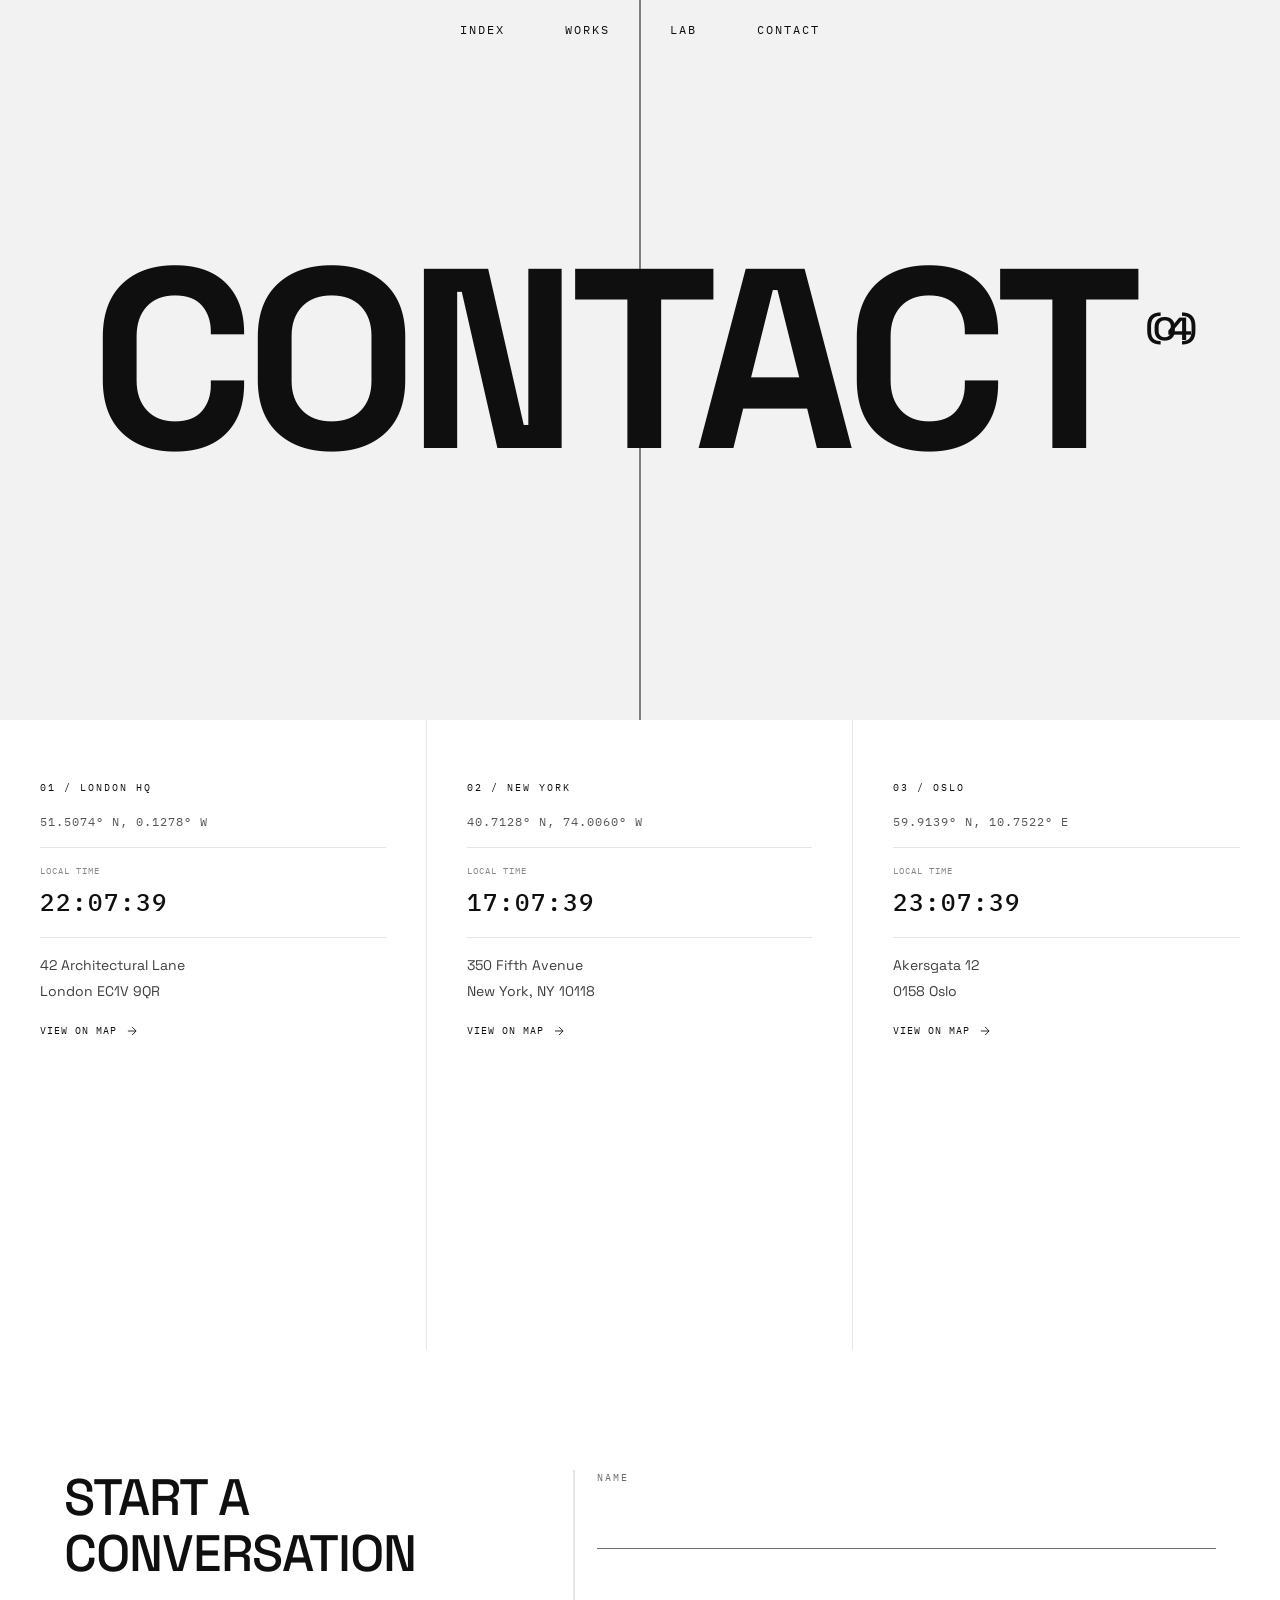
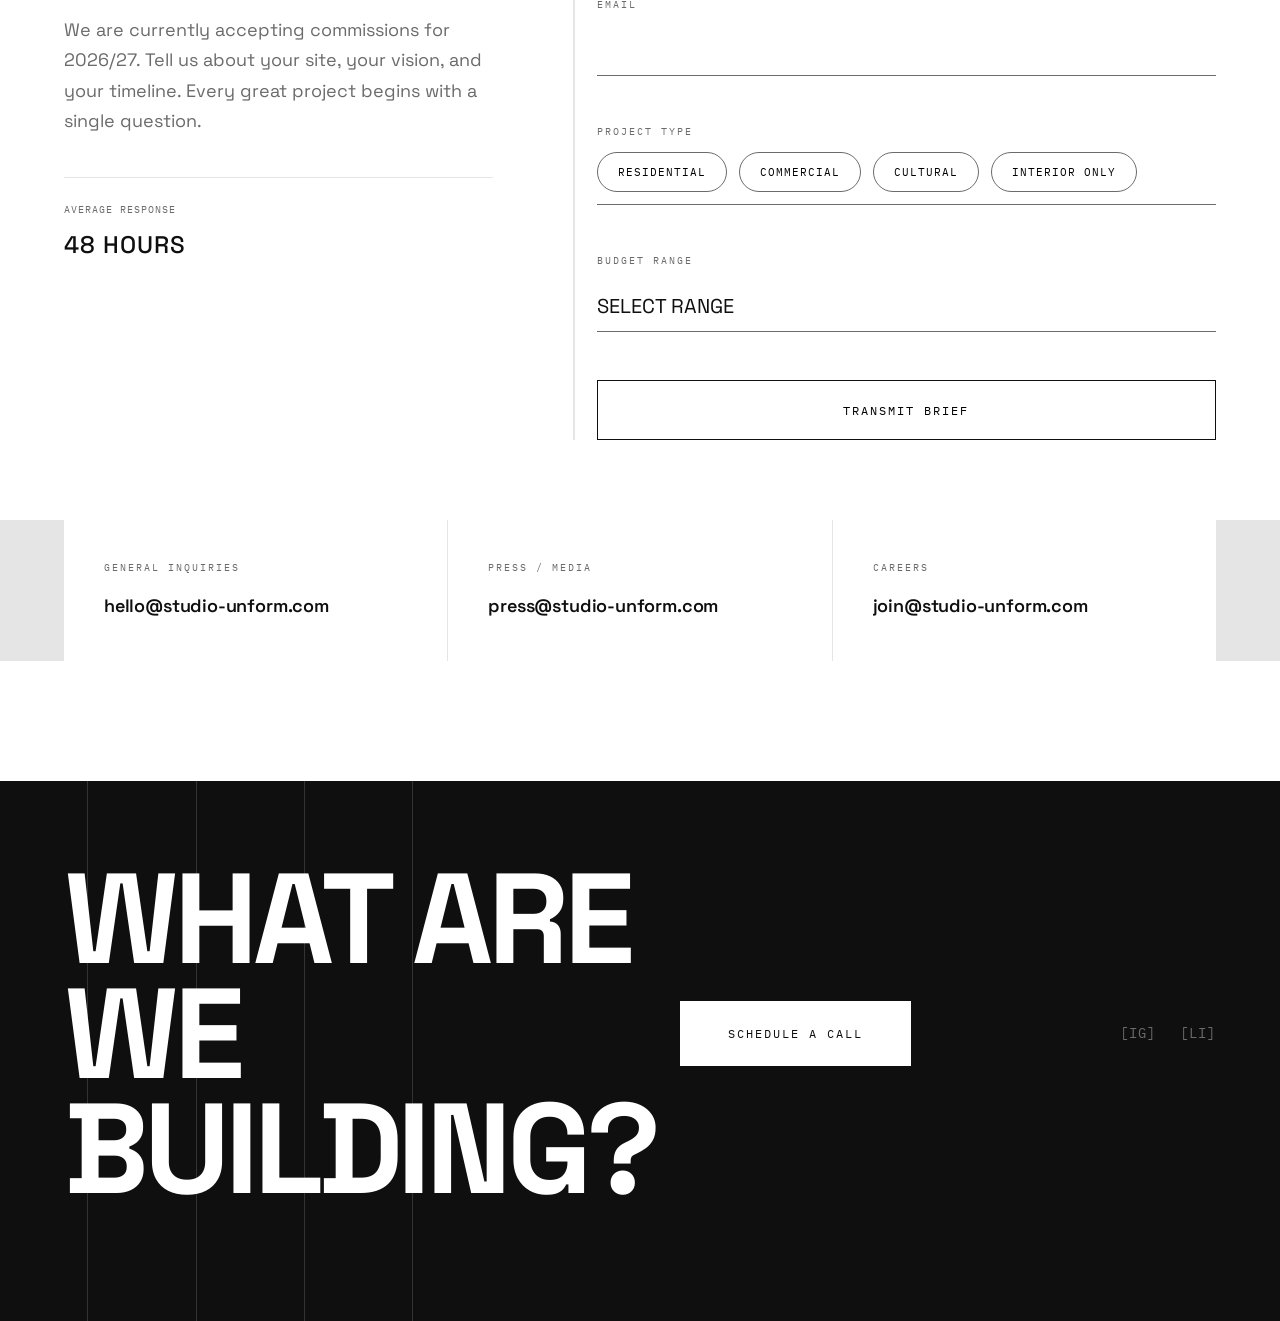
==== commit e0c7d88c: "`Added favicon links to all HTML files`" ====
--- a/contact.html
+++ b/contact.html
@@ -12,6 +12,11 @@
       href="https://fonts.googleapis.com/css2?family=IBM+Plex+Mono:wght@400;500&family=Space+Grotesk:wght@300;400;500;600;700&display=swap"
       rel="stylesheet"
     />
+    <link rel="icon" type="image/svg+xml" href="/favicon.svg">
+
+<link rel="alternate icon" href="/favicon.ico">
+
+<link rel="apple-touch-icon" href="/apple-touch-icon.png">
     <style>
       :root {
         --font-headline: "Space Grotesk", -apple-system, BlinkMacSystemFont,
--- a/styles/styles.css
+++ b/styles/styles.css
@@ -1,3 +1,130 @@
+/* =====================================================
+   AUTEX DNA - VISUAL DESIGN SYSTEM
+   ===================================================== */
+
+/* =====================================================
+   TECHNICAL PLOTTER PRELOADER
+   ===================================================== */
+body.preloader-active {
+  overflow: hidden !important;
+}
+
+#preloader {
+  position: fixed;
+  inset: 0;
+  display: flex;
+  align-items: center;
+  justify-content: center;
+  background: var(--bg-color);
+  z-index: 9999;
+  overflow: hidden;
+}
+
+/* Shutter layers for the fracture exit */
+.preloader-shutter {
+  position: absolute;
+  left: 0;
+  width: 100%;
+  height: 50%;
+  background: var(--bg-color);
+  z-index: 20;
+  pointer-events: none;
+}
+
+.preloader-shutter.top {
+  top: 0;
+  border-bottom: 1px solid rgba(0, 0, 0, 0.05);
+}
+
+.preloader-shutter.bottom {
+  bottom: 0;
+}
+
+/* Container for the split effect */
+.preloader-content {
+  position: relative;
+  z-index: 30;
+  display: flex;
+  align-items: center;
+  justify-content: center;
+  overflow: hidden;
+}
+
+/* Base wireframe text that stays behind */
+.preloader-wireframe {
+  font-family: var(--font-headline);
+  font-size: clamp(60px, 15vw, 280px);
+  font-weight: 700;
+  letter-spacing: -0.05em;
+  text-transform: uppercase;
+  color: transparent;
+  -webkit-text-stroke: 1px rgba(15, 15, 15, 0.08);
+  user-select: none;
+}
+
+/* The two halves for fracture effect */
+
+.preloader-half {
+  position: absolute;
+  inset: 0;
+  display: flex;
+  align-items: center;
+  justify-content: center;
+  overflow: hidden;
+  pointer-events: none;
+}
+/* Top half shows 0-50% */
+.preloader-half.top-half {
+  clip-path: inset(0 0 50% 0);
+}
+
+/* Bottom half shows 50-100% */
+.preloader-half.bottom-half {
+  clip-path: inset(50% 0 0 0);
+}
+
+.preloader-fill {
+  font-family: var(--font-headline);
+  font-size: clamp(60px, 15vw, 280px);
+  font-weight: 700;
+  letter-spacing: -0.05em;
+  text-transform: uppercase;
+  color: var(--ink);
+  width: 0%;
+  white-space: nowrap;
+  overflow: hidden;
+  position: relative;
+  border-right: 2px solid var(--blueprint-cyan);
+  user-select: none;
+}
+
+/* Counter HUD - Pinned to the Plotter edge */
+.preloader-counter {
+  position: absolute;
+  bottom: -35px;
+  right: 0;
+  font-family: var(--font-functional);
+  font-size: 11px;
+  letter-spacing: 2px;
+  color: var(--blueprint-cyan);
+  white-space: nowrap;
+}
+
+/* Exit state - shutters move away */
+#preloader.exit .preloader-shutter.top {
+  transform: translateY(-100%);
+}
+
+#preloader.exit .preloader-shutter.bottom {
+  transform: translateY(100%);
+}
+
+/* Fade out wireframe during exit */
+#preloader.exit .preloader-wireframe {
+  opacity: 0;
+  transition: opacity 0.4s ease;
+}
+
 /* =====================================================
    AUTEX DNA - VISUAL DESIGN SYSTEM
    ===================================================== */
@@ -10,7 +137,7 @@
   --color-grey-light: #e5e5e5;
   --color-grey-medium: #6b6b6b;
   --color-grey-dark: #333333;
-
+color: blue;
   /* Theme Variables */
   --bg-color: #f2f2f2;
   --text-color: #0f0f0f;
